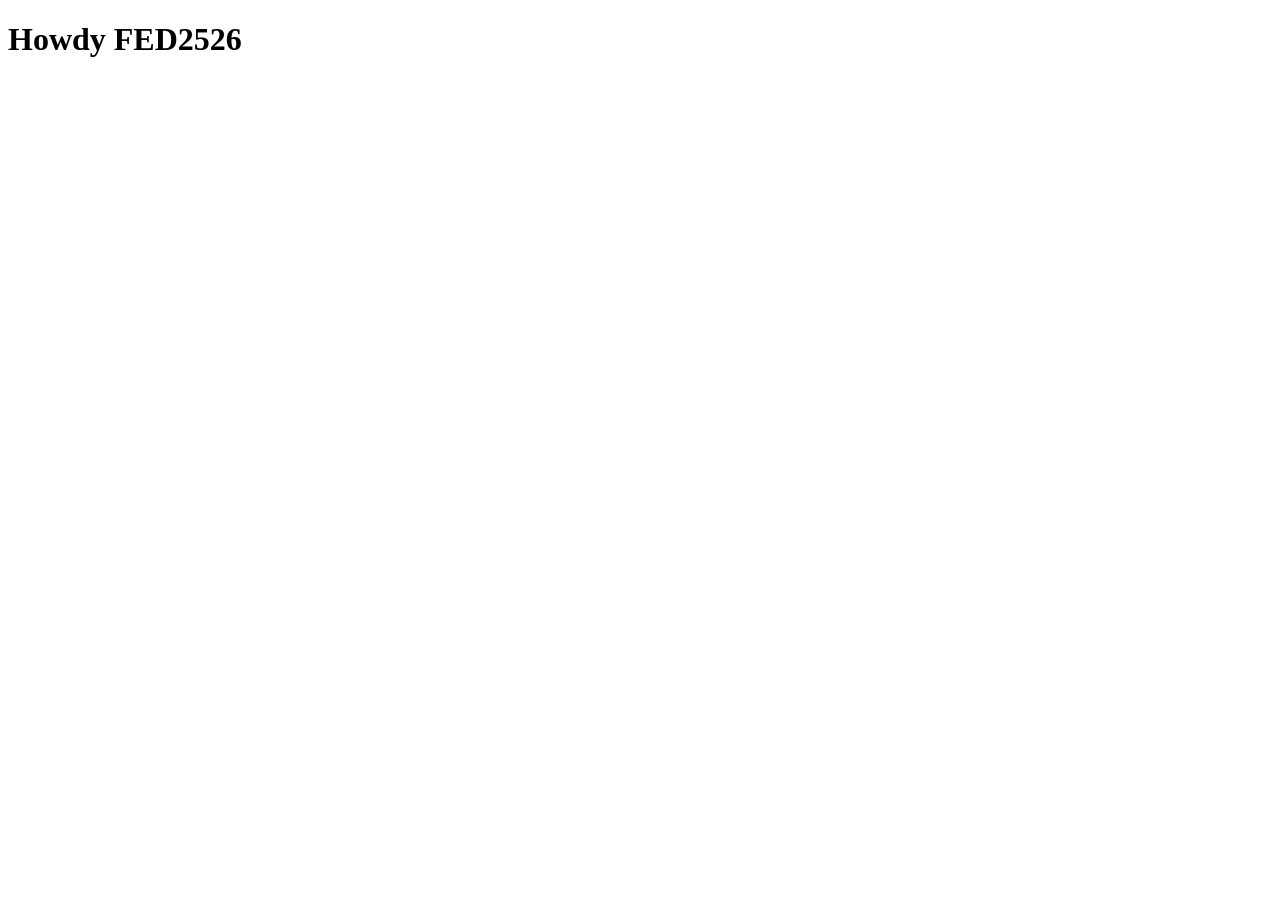
==== index.html @ df3d4d75 "Add files via upload" ====
<!DOCTYPE html>
<html lang="nl">
	
<head>
	<meta charset="UTF-8">
	<meta name="author" content="jouw naam">
	<meta name="viewport" content="width=device-width, initial-scale=1">
	
	<title>Howdy FED2526</title>
	
	<link href="styles/style.css" rel="stylesheet">
	<link rel="icon" type="image/svg+xml" href="images/favicon.svg">
</head>

<body>
	<h1>Howdy FED2526</h1>

	<script defer src="scripts/script.js"></script>
</body>
	
</html>
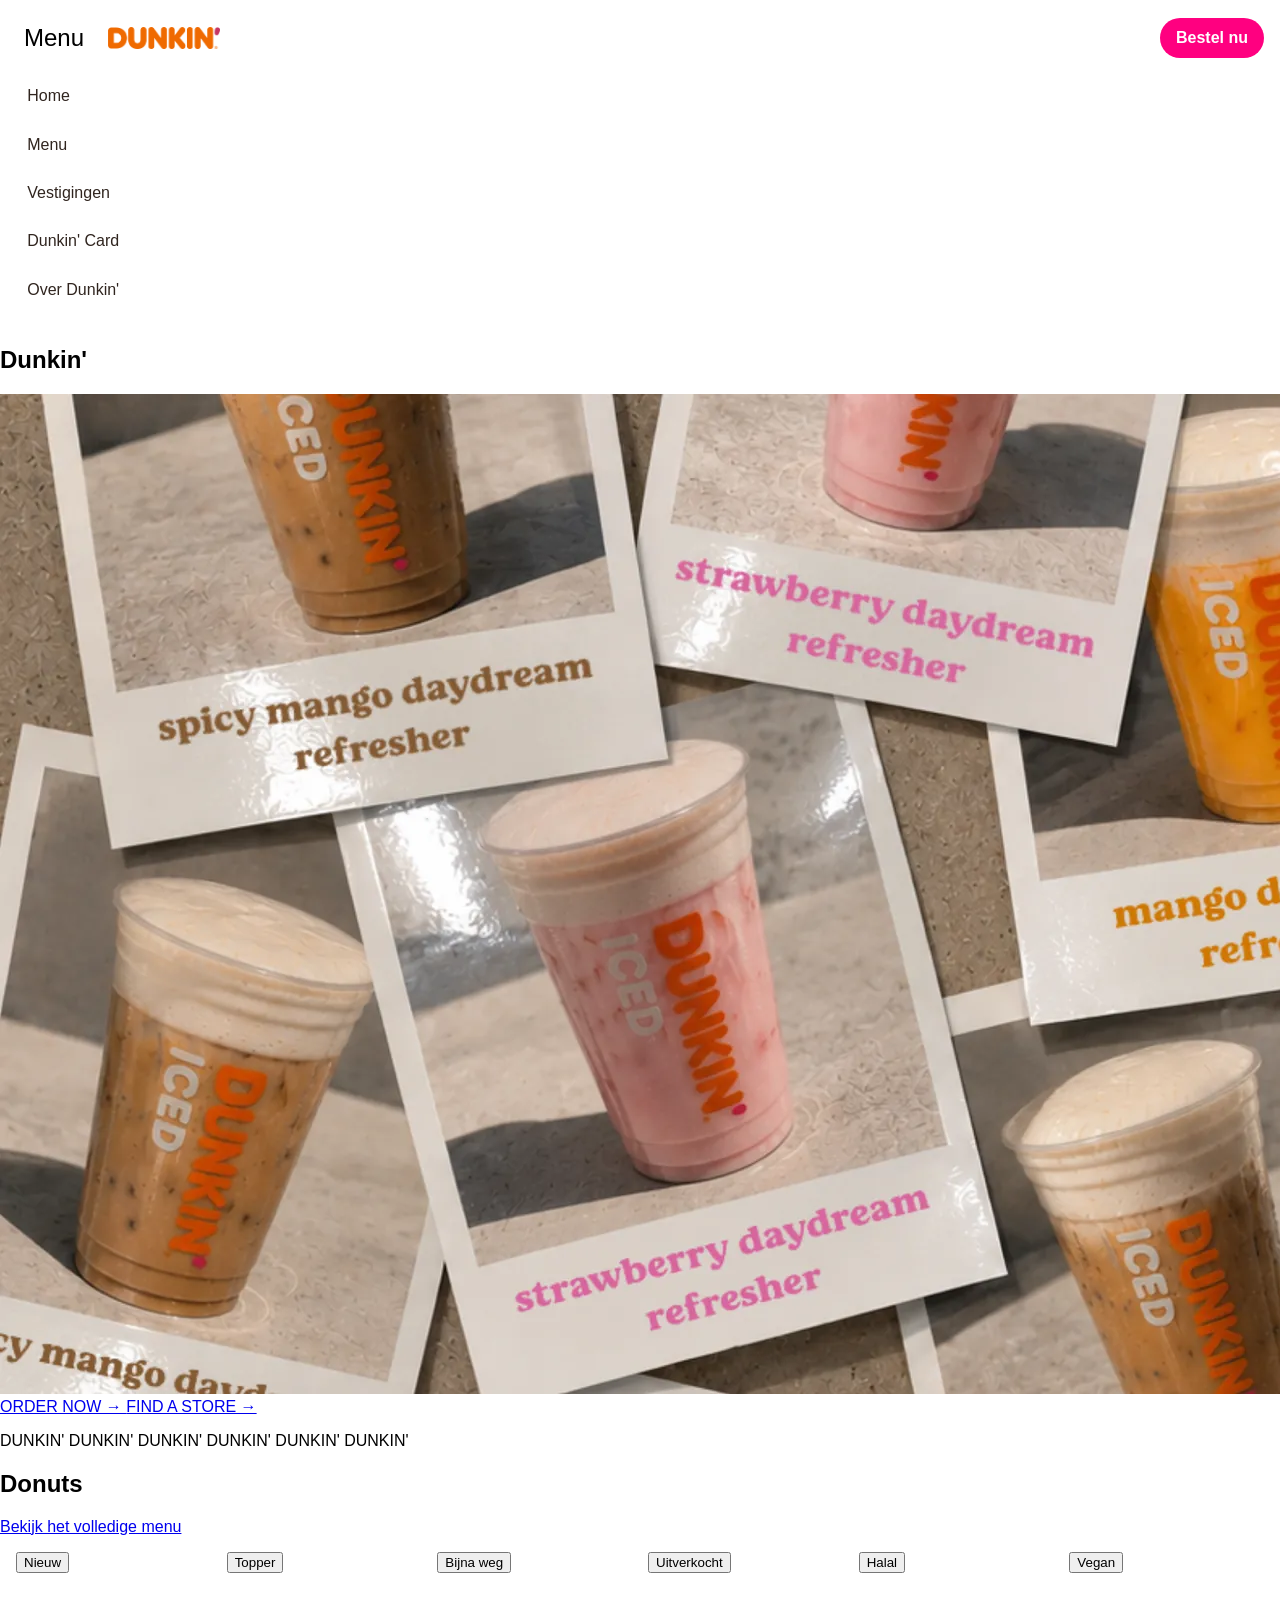
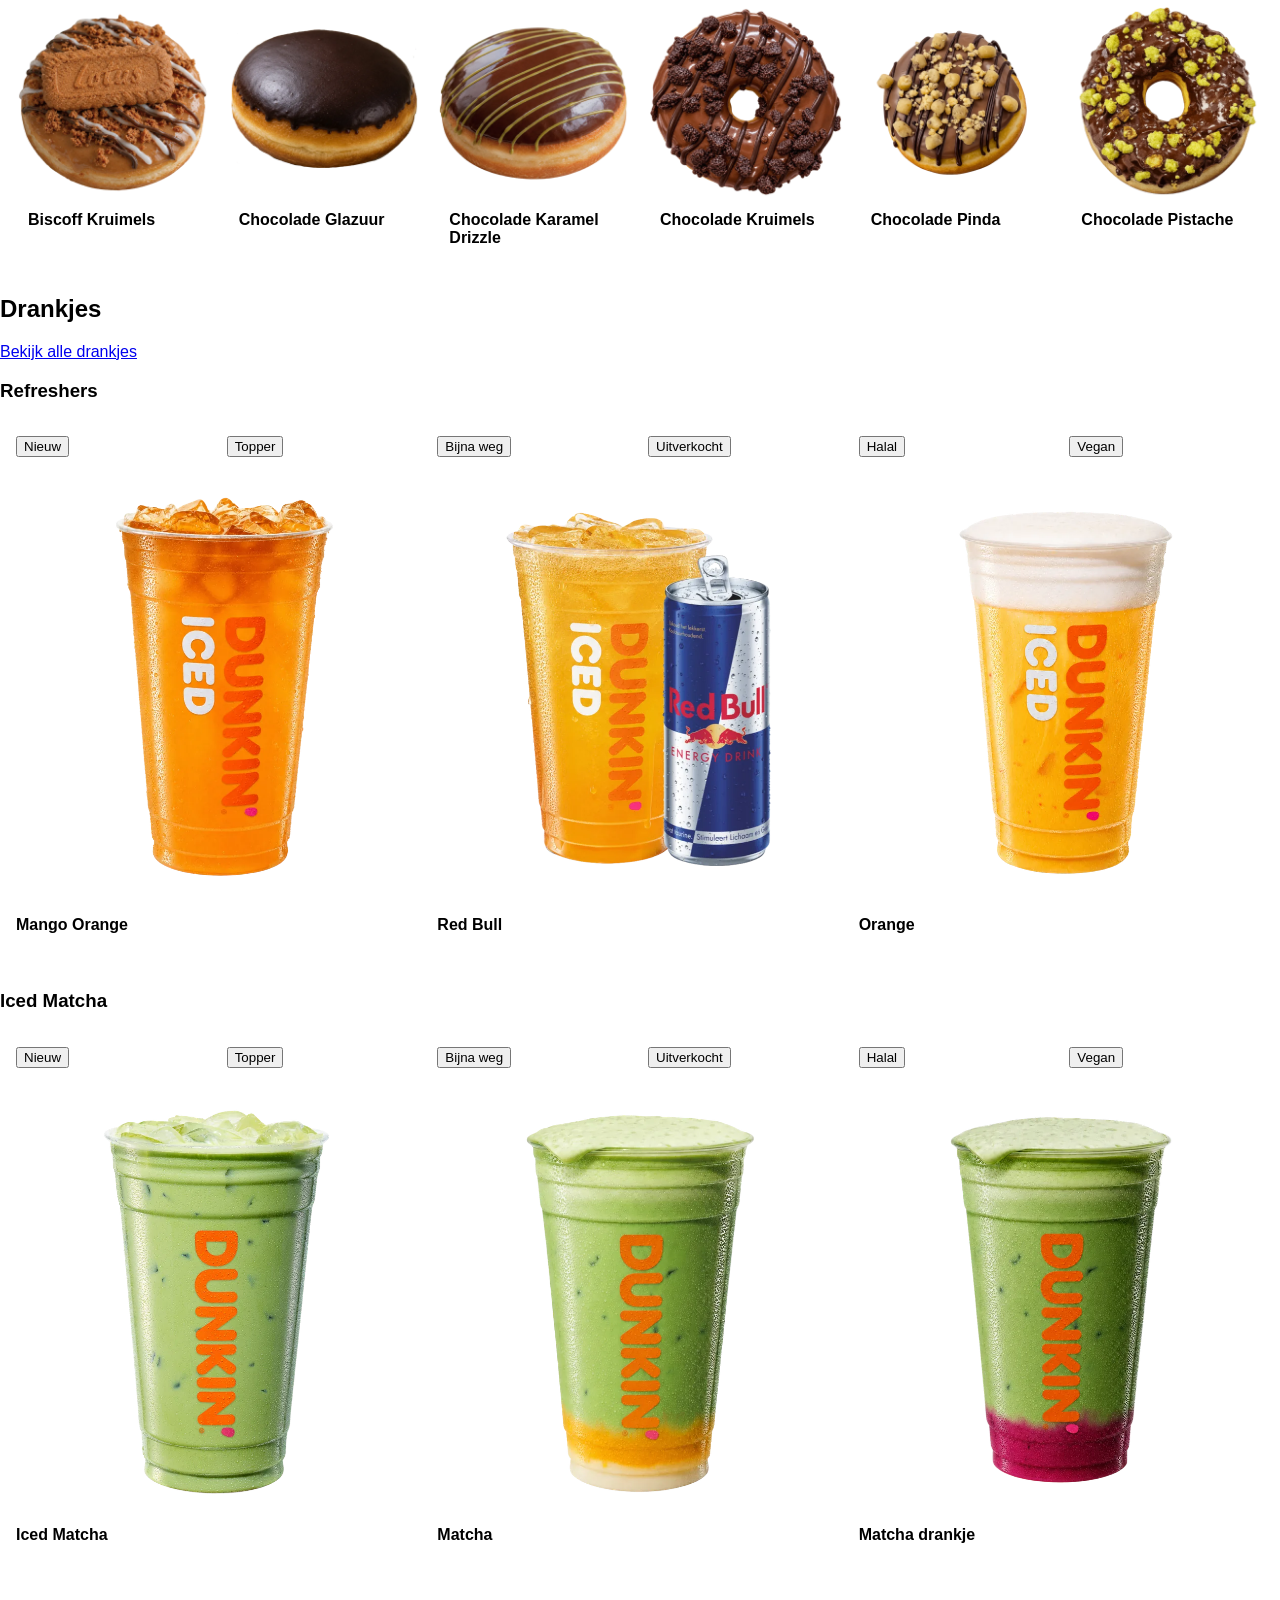
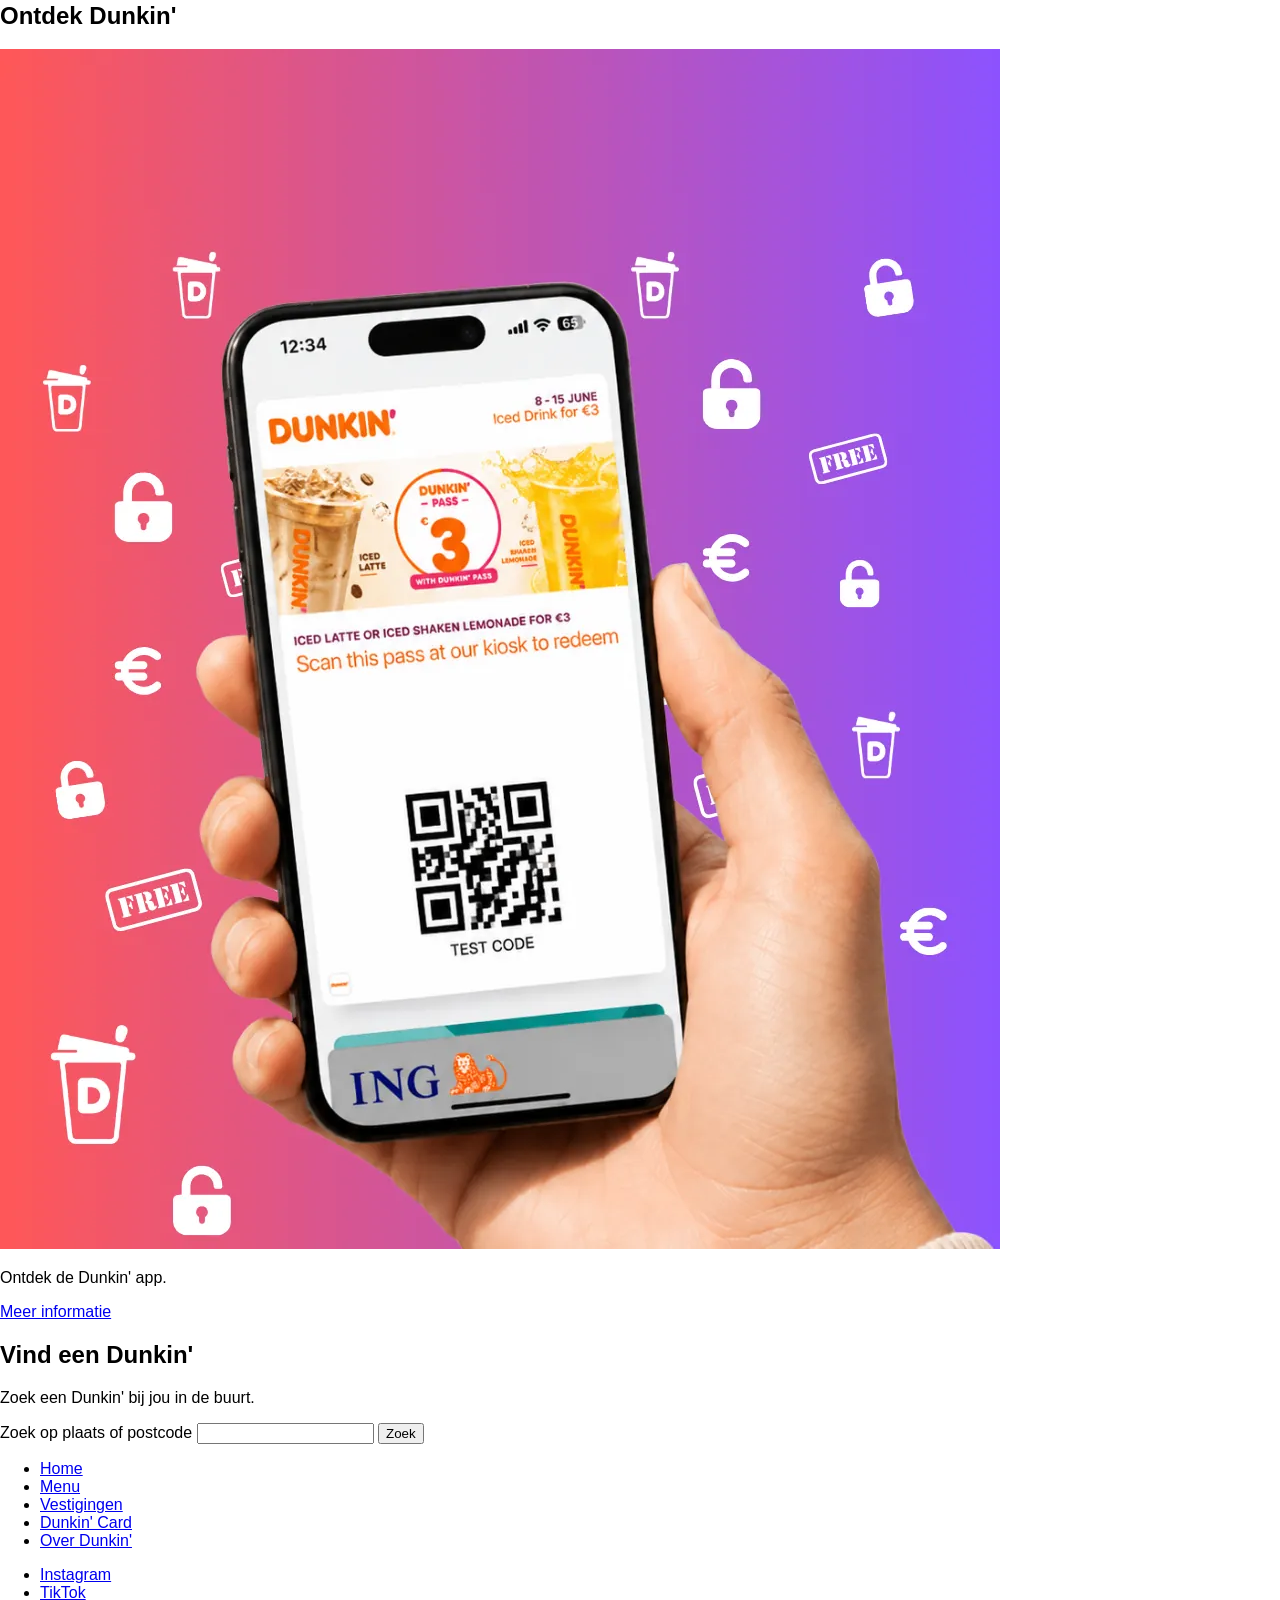
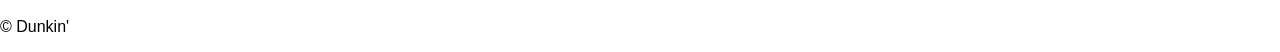
==== commit abeba7f8: "update website" ====
--- a/index.html
+++ b/index.html
@@ -1,21 +1,490 @@
 <!DOCTYPE html>
 <html lang="nl">
-	
+
 <head>
-	<meta charset="UTF-8">
-	<meta name="author" content="jouw naam">
-	<meta name="viewport" content="width=device-width, initial-scale=1">
-	
-	<title>Howdy FED2526</title>
-	
-	<link href="styles/style.css" rel="stylesheet">
-	<link rel="icon" type="image/svg+xml" href="images/favicon.svg">
+    <meta charset="UTF-8">
+    <meta name="viewport" content="width=device-width, initial-scale=1.0">
+
+    <title>Dunkin'</title>
+    <link href="styles/style.css"rel="stylesheet">
+    <link rel="icon"  type="image/svg+xml" href="images/index_images/logos/dunkin_logo_klein.png">
 </head>
 
 <body>
-	<h1>Howdy FED2526</h1>
-
-	<script defer src="scripts/script.js"></script>
+
+    <header>
+
+        <nav>
+
+            <button type="button">
+                Menu
+            </button>
+
+            <a href="index.html">
+                <img
+                    src="images/index_images/logos/dunkin_logo_oranje.png"
+                    alt="Dunkin' home">
+            </a>
+
+            <a href="#">
+                Bestel nu
+            </a>
+
+            <ul>
+                <li>
+                    <a href="index.html">Home</a>
+                </li>
+
+                <li>
+                    <a href="menu.html">Menu</a>
+                </li>
+
+                <li>
+                    <a href="#">Vestigingen</a>
+                </li>
+
+                <li>
+                    <a href="#">Dunkin' Card</a>
+                </li>
+
+                <li>
+                    <a href="#">Over Dunkin'</a>
+                </li>
+            </ul>
+
+        </nav>
+
+
+        <section>
+
+            <h1>Dunkin'</h1>
+
+            <img src="images/index_images/achtergronden_en_promotie/hero_dranken_campagne.png" alt="Dunkin' drankjes">
+
+            <a href="#">
+                ORDER NOW →
+            </a>
+
+            <a href="#">
+                FIND A STORE →
+            </a>
+
+        </section>
+
+    </header>
+
+
+    <main>
+
+        <p>
+            DUNKIN' DUNKIN' DUNKIN' DUNKIN' DUNKIN' DUNKIN'
+        </p>
+
+
+        <section>
+
+            <header>
+
+                <h2>Donuts</h2>
+
+                <a href="menu.html">
+                    Bekijk het volledige menu
+                </a>
+
+            </header>
+
+
+            <ul>
+
+                <li>
+                    <button type="button">Nieuw</button>
+                </li>
+
+                <li>
+                    <button type="button">Topper</button>
+                </li>
+
+                <li>
+                    <button type="button">Bijna weg</button>
+                </li>
+
+                <li>
+                    <button type="button">Uitverkocht</button>
+                </li>
+
+                <li>
+                    <button type="button">Halal</button>
+                </li>
+
+                <li>
+                    <button type="button">Vegan</button>
+                </li>
+
+            </ul>
+
+
+            <ul>
+
+                <li>
+                    <article>
+
+                        <img
+                            src="images/index_images/product_fotos/donut_biscoff_kruimels.webp"
+                            alt="Biscoff kruimels donut">
+
+                        <h3>Biscoff Kruimels</h3>
+
+                    </article>
+                </li>
+
+
+                <li>
+                    <article>
+
+                        <img
+                            src="images/index_images/product_fotos/donut_chocolade_glazuur.webp"
+                            alt="Chocolade glazuur donut">
+
+                        <h3>Chocolade Glazuur</h3>
+
+                    </article>
+                </li>
+
+
+                <li>
+                    <article>
+
+                        <img
+                            src="images/index_images/product_fotos/donut_chocolade_karamel_drizzle.webp"
+                            alt="Chocolade karamel drizzle donut">
+
+                        <h3>Chocolade Karamel Drizzle</h3>
+
+                    </article>
+                </li>
+
+
+                <li>
+                    <article>
+
+                        <img
+                            src="images/index_images/product_fotos/donut_chocolade_kruimels.webp"
+                            alt="Chocolade kruimels donut">
+
+                        <h3>Chocolade Kruimels</h3>
+
+                    </article>
+                </li>
+
+
+                <li>
+                    <article>
+
+                        <img
+                            src="images/index_images/product_fotos/donut_chocolade_pinda.webp"
+                            alt="Chocolade pinda donut">
+
+                        <h3>Chocolade Pinda</h3>
+
+                    </article>
+                </li>
+
+
+                <li>
+                    <article>
+
+                        <img
+                            src="images/index_images/product_fotos/donut_chocolade_pistache.webp"
+                            alt="Chocolade pistache donut">
+
+                        <h3>Chocolade Pistache</h3>
+
+                    </article>
+                </li>
+
+            </ul>
+
+        </section>
+
+
+        <section>
+
+            <header>
+
+                <h2>Drankjes</h2>
+
+                <a href="menu.html">
+                    Bekijk alle drankjes
+                </a>
+
+            </header>
+
+
+            <section>
+
+                <h3>Refreshers</h3>
+
+                <ul>
+
+                    <li>
+                        <button type="button">Nieuw</button>
+                    </li>
+
+                    <li>
+                        <button type="button">Topper</button>
+                    </li>
+
+                    <li>
+                        <button type="button">Bijna weg</button>
+                    </li>
+
+                    <li>
+                        <button type="button">Uitverkocht</button>
+                    </li>
+
+                    <li>
+                        <button type="button">Halal</button>
+                    </li>
+
+                    <li>
+                        <button type="button">Vegan</button>
+                    </li>
+
+                </ul>
+
+
+                <ul>
+
+                    <li>
+                        <article>
+
+                            <img
+                                src="images/index_images/product_fotos/iced_drank_mango_oranje.webp"
+                                alt="Mango Orange drankje">
+
+                            <h4>Mango Orange</h4>
+
+                        </article>
+                    </li>
+
+
+                    <li>
+                        <article>
+
+                            <img
+                                src="images/index_images/product_fotos/iced_drank_met_red_bull.webp"
+                                alt="Red Bull drankje">
+
+                            <h4>Red Bull</h4>
+
+                        </article>
+                    </li>
+
+
+                    <li>
+                        <article>
+
+                            <img
+                                src="images/index_images/product_fotos/iced_drank_oranje.webp"
+                                alt="Orange drankje">
+
+                            <h4>Orange</h4>
+
+                        </article>
+                    </li>
+
+                </ul>
+
+            </section>
+
+
+            <section>
+
+                <h3>Iced Matcha</h3>
+
+                <ul>
+
+                    <li>
+                        <button type="button">Nieuw</button>
+                    </li>
+
+                    <li>
+                        <button type="button">Topper</button>
+                    </li>
+
+                    <li>
+                        <button type="button">Bijna weg</button>
+                    </li>
+
+                    <li>
+                        <button type="button">Uitverkocht</button>
+                    </li>
+
+                    <li>
+                        <button type="button">Halal</button>
+                    </li>
+
+                    <li>
+                        <button type="button">Vegan</button>
+                    </li>
+
+                </ul>
+
+
+                <ul>
+
+                    <li>
+                        <article>
+
+                            <img
+                                src="images/index_images/product_fotos/iced_matcha.webp"
+                                alt="Iced Matcha">
+
+                            <h4>Iced Matcha</h4>
+
+                        </article>
+                    </li>
+
+
+                    <li>
+                        <article>
+
+                            <img
+                                src="images/index_images/product_fotos/iced_matcha_2.webp"
+                                alt="Iced Matcha">
+
+                            <h4>Matcha</h4>
+
+                        </article>
+                    </li>
+
+
+                    <li>
+                        <article>
+
+                            <img
+                                src="images/index_images/product_fotos/iced_matcha_3.webp"
+                                alt="Iced Matcha">
+
+                            <h4>Matcha drankje</h4>
+
+                        </article>
+                    </li>
+
+                </ul>
+
+            </section>
+
+        </section>
+
+
+        <section>
+
+            <h2>Ontdek Dunkin'</h2>
+
+            <img
+                src="images/index_images/achtergronden_en_promotie/dunkin_app_promotie.png"
+                alt="Dunkin' app">
+
+            <p>
+                Ontdek de Dunkin' app.
+            </p>
+
+            <a href="#">
+                Meer informatie
+            </a>
+
+        </section>
+
+
+        <section>
+
+            <h2>Vind een Dunkin'</h2>
+
+            <p>
+                Zoek een Dunkin' bij jou in de buurt.
+            </p>
+
+            <form>
+
+                <label for="locatie">
+                    Zoek op plaats of postcode
+                </label>
+
+                <input
+                    type="search"
+                    id="locatie"
+                    name="locatie">
+
+                <button type="submit">
+                    Zoek
+                </button>
+
+            </form>
+
+        </section>
+
+    </main>
+
+
+    <footer>
+
+        <nav>
+
+            <ul>
+
+                <li>
+                    <a href="index.html">Home</a>
+                </li>
+
+                <li>
+                    <a href="menu.html">Menu</a>
+                </li>
+
+                <li>
+                    <a href="#">Vestigingen</a>
+                </li>
+
+                <li>
+                    <a href="#">Dunkin' Card</a>
+                </li>
+
+                <li>
+                    <a href="#">Over Dunkin'</a>
+                </li>
+
+            </ul>
+
+        </nav>
+
+
+        <nav>
+
+            <ul>
+
+                <li>
+                    <a href="#">
+                        Instagram
+                    </a>
+                </li>
+
+                <li>
+                    <a href="#">
+                        TikTok
+                    </a>
+                </li>
+
+            </ul>
+
+        </nav>
+
+
+        <p>
+            &copy; Dunkin'
+        </p>
+
+    </footer>
+
 </body>
-	
-</html>
+
+</html>
--- a/styles/style.css
+++ b/styles/style.css
@@ -0,0 +1,141 @@
+/*********************/
+/* CSS REMEDY */
+/*********************/
+
+*, *::after, *::before {
+    box-sizing: border-box;
+}
+
+body {
+    margin: 0;
+    width: 100%;
+    font-family: Arial, sans-serif;
+}
+
+header,
+main {
+    width: 100%;
+}
+
+
+/*****************************/
+/* CUSTOM PROPERTIES */
+/*****************************/
+
+:root {
+    --color-text: #111;
+    --color-background: #eee;
+}
+
+
+/*************************/
+/* ALGEMENE STYLING */
+/*************************/
+
+/* Header */
+
+header nav {
+    display: grid;
+    grid-template-columns: auto minmax(0, 1fr) auto;
+    align-items: center;
+    gap: 1rem;
+    padding: 1rem;
+}
+
+header nav img {
+    display: block;
+    width: 7rem;
+    height: auto;
+}
+
+header nav button {
+    font-size: 1.5rem;
+    border: 0;
+    background: white;
+    padding: .5rem;
+    cursor: pointer;
+}
+
+header nav > a:last-of-type {
+    background: #ff0080;
+    color: white;
+    padding: .7rem 1rem;
+    border-radius: 2rem;
+    text-decoration: none;
+    font-weight: bold;
+}
+
+header nav ul {
+    grid-column: 1 / -1;
+    display: grid;
+    gap: .5rem;
+    list-style: none;
+    padding: 0;
+    margin: 0;
+}
+
+header nav li a {
+    display: block;
+    padding: .7rem;
+    color: #30251f;
+    text-decoration: none;
+}
+
+
+/*************************/
+/* MAIN */
+/*************************/
+
+section > ul {
+    display: grid;
+    grid-template-columns: repeat(auto-fit, minmax(7rem, 1fr));
+    gap: 1rem;
+
+    padding: 1rem;
+    margin: 0;
+
+    list-style: none;
+}
+
+section > ul li {
+    min-width: 0;
+}
+
+
+/*************************/
+/* PRODUCT KAARTEN */
+/*************************/
+
+article {
+    overflow: hidden;
+    border-radius: 2rem;
+    background: white;
+}
+
+article img {
+    display: block;
+    width: 100%;
+    aspect-ratio: 1 / 1;
+    object-fit: contain;
+}
+
+article h3 {
+    margin: 0;
+    padding: .75rem;
+    font-size: 1rem;
+}
+
+
+/*************************/
+/* FOOTER */
+/*************************/
+
+
+/*************************/
+/* INDEX PAGINA */
+/*************************/
+
+
+/*************************/
+/* MENU PAGINA */
+/*************************/
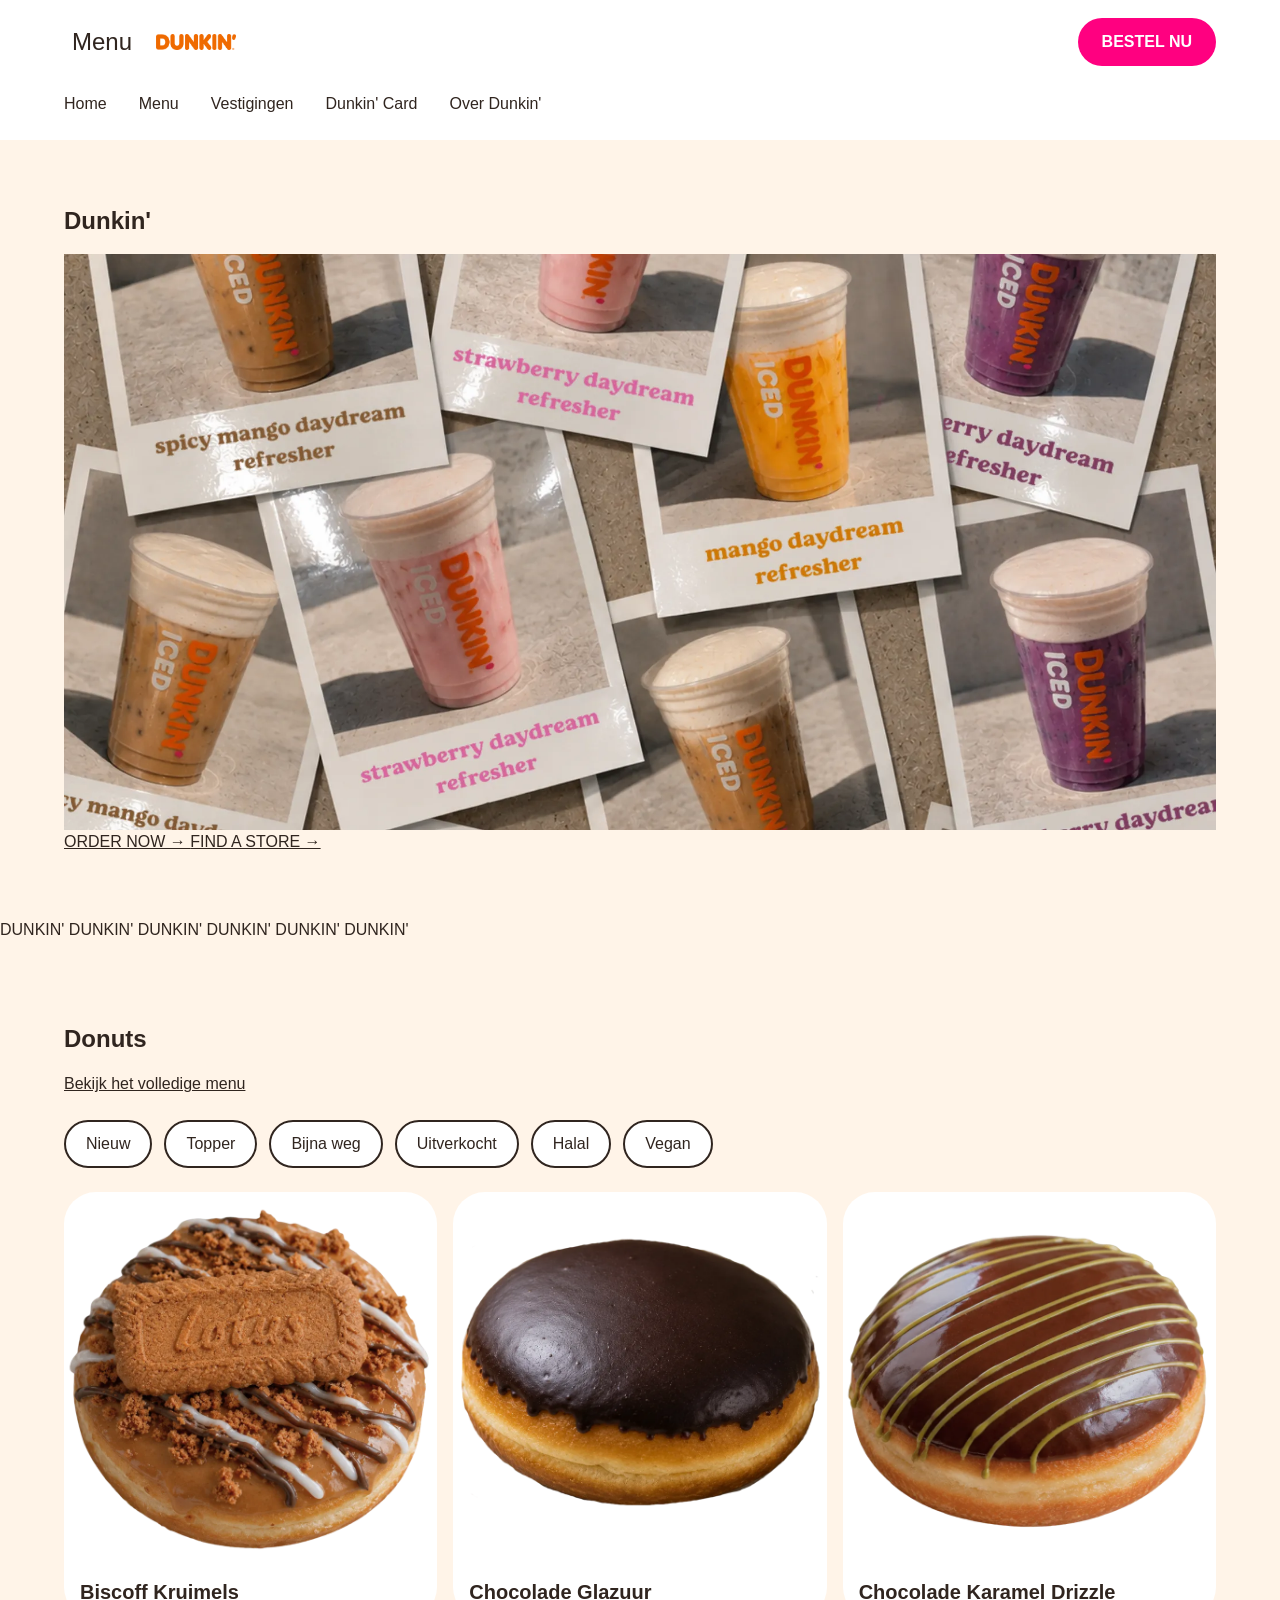
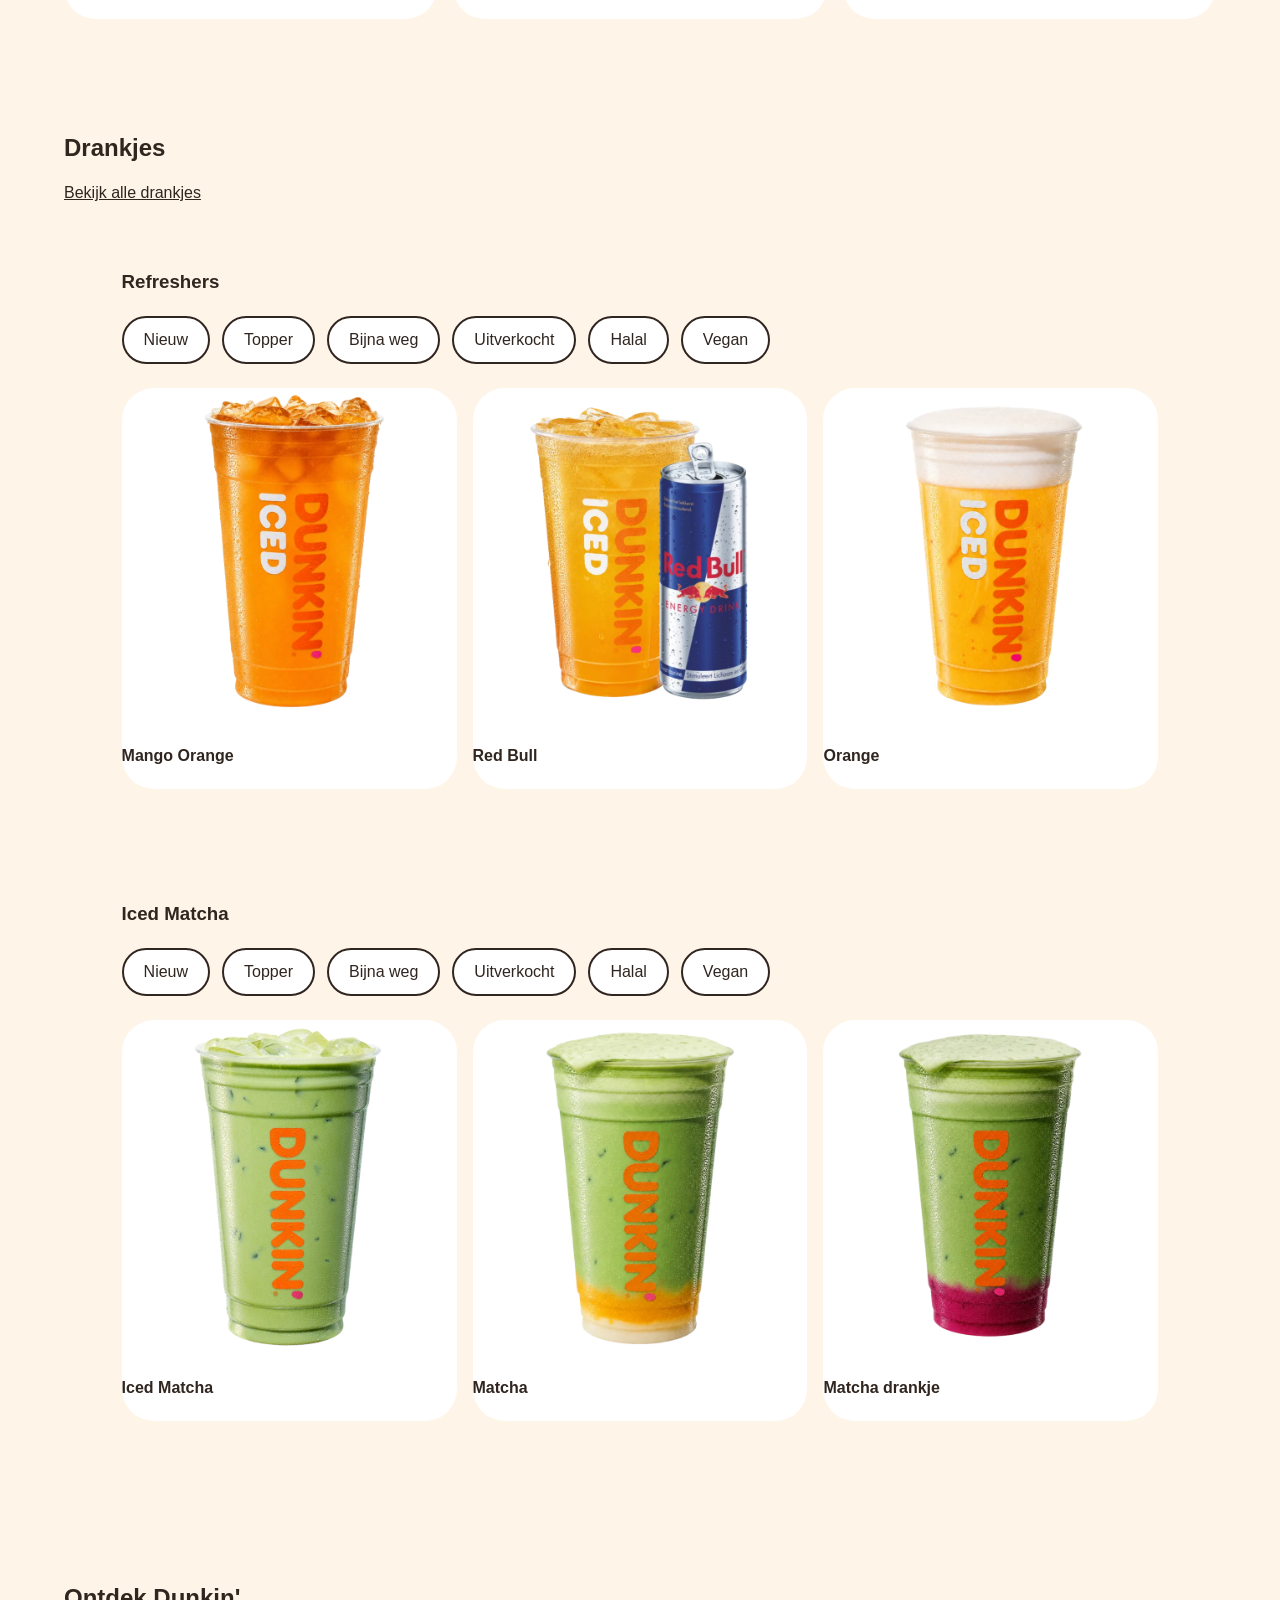
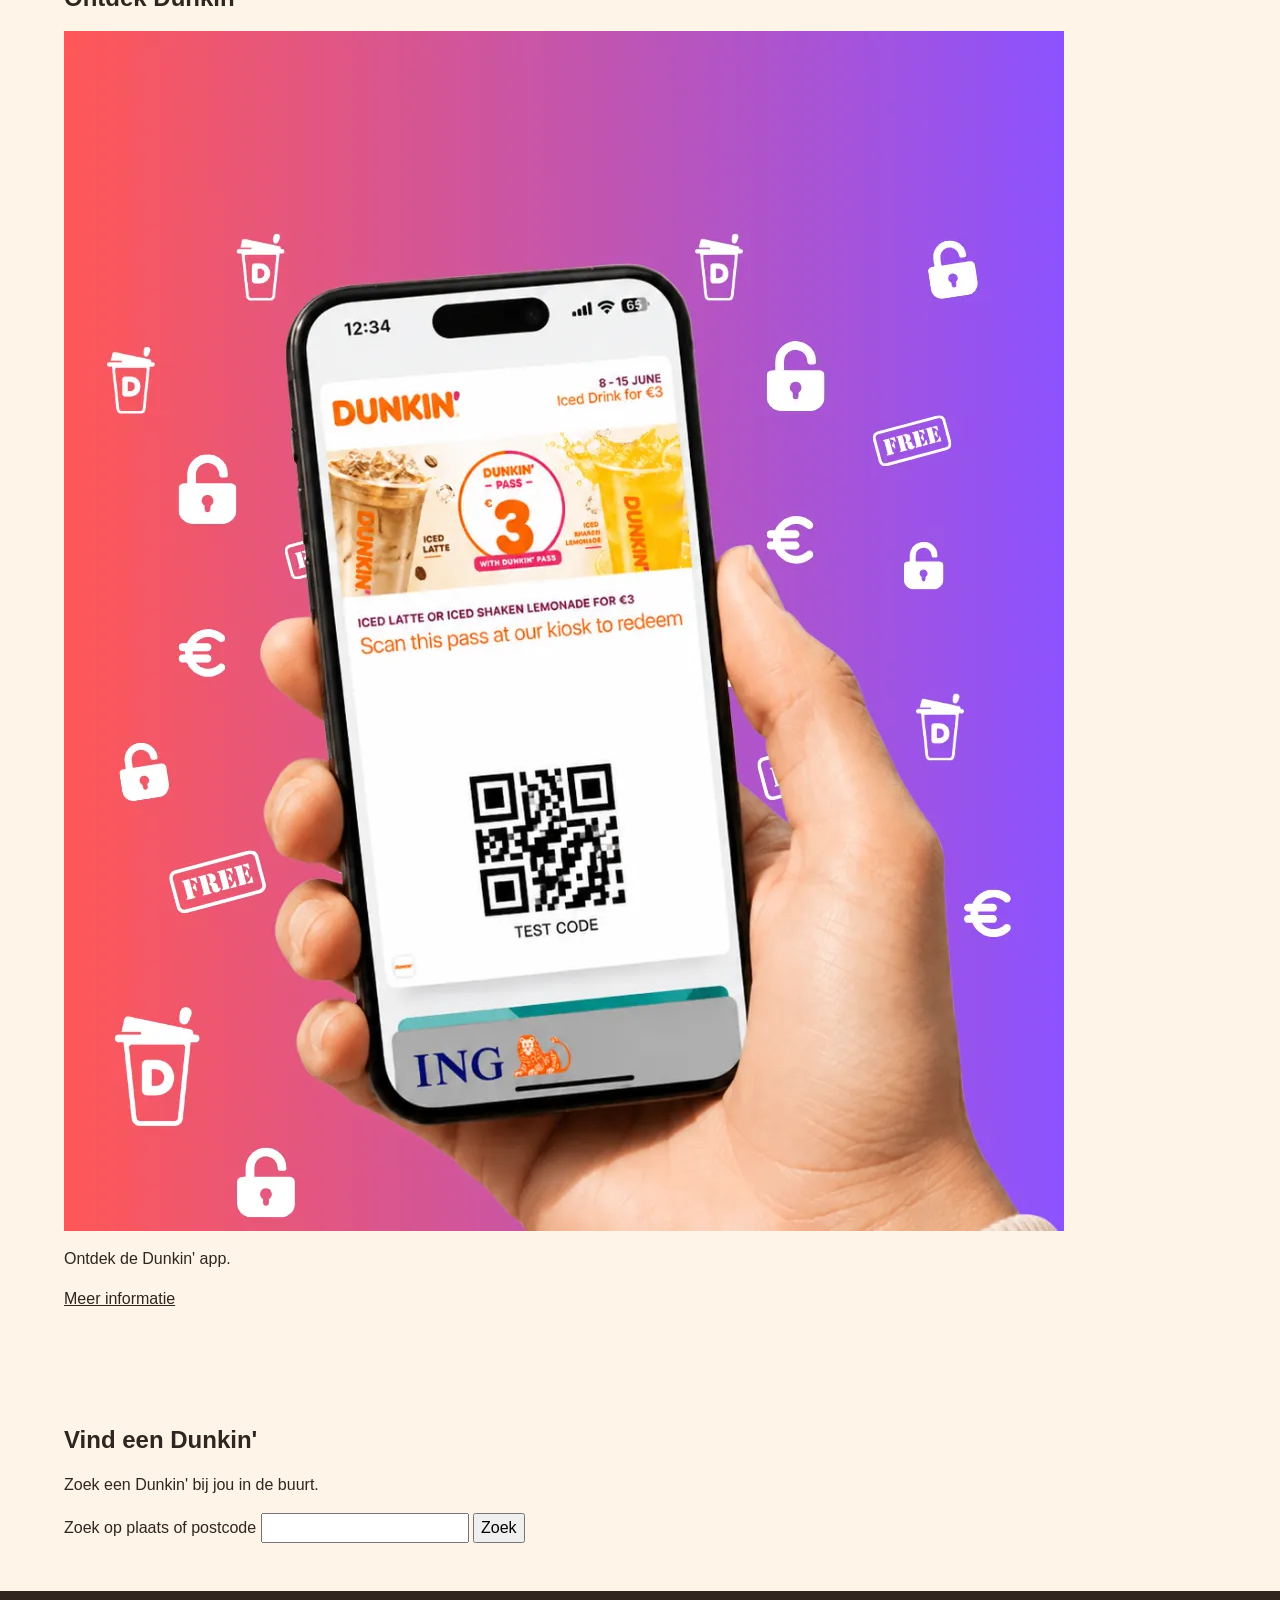
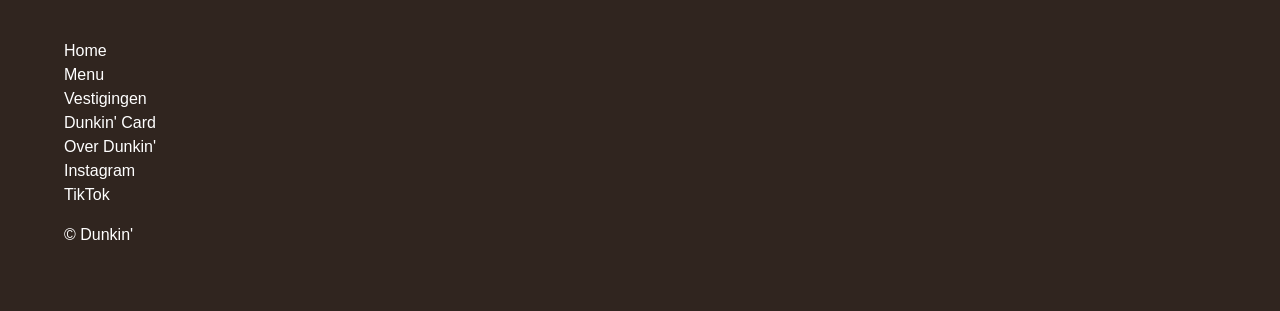
==== commit 4bcba692: "update website" ====
--- a/index.html
+++ b/index.html
@@ -6,8 +6,9 @@
     <meta name="viewport" content="width=device-width, initial-scale=1.0">
 
     <title>Dunkin'</title>
-    <link href="styles/style.css"rel="stylesheet">
-    <link rel="icon"  type="image/svg+xml" href="images/index_images/logos/dunkin_logo_klein.png">
+
+    <link href="styles/style.css" rel="stylesheet">
+    <link rel="icon" type="image/svg+xml" href="images/index_images/logos/dunkin_logo_klein.png">
 </head>
 
 <body>
@@ -22,12 +23,12 @@
 
             <a href="index.html">
                 <img
-                    src="images/index_images/logos/dunkin_logo_oranje.png"
-                    alt="Dunkin' home">
+                    src="images/index_images/logos/dunkin_logo_oranje_volledig.png"
+                    alt="Dunkin'">
             </a>
 
             <a href="#">
-                Bestel nu
+                BESTEL NU
             </a>
 
             <ul>
@@ -59,7 +60,9 @@
 
             <h1>Dunkin'</h1>
 
-            <img src="images/index_images/achtergronden_en_promotie/hero_dranken_campagne.png" alt="Dunkin' drankjes">
+            <img
+                src="images/index_images/achtergronden_en_promotie/hero_dranken_campagne.png"
+                alt="Dunkin' drankjes">
 
             <a href="#">
                 ORDER NOW →
@@ -94,7 +97,7 @@
             </header>
 
 
-            <ul>
+            <ul class="filters">
 
                 <li>
                     <button type="button">Nieuw</button>
@@ -123,7 +126,7 @@
             </ul>
 
 
-            <ul>
+            <ul class="carousel">
 
                 <li>
                     <article>
@@ -224,7 +227,8 @@
 
                 <h3>Refreshers</h3>
 
-                <ul>
+
+                <ul class="filters">
 
                     <li>
                         <button type="button">Nieuw</button>
@@ -253,7 +257,7 @@
                 </ul>
 
 
-                <ul>
+                <ul class="carousel">
 
                     <li>
                         <article>
@@ -302,7 +306,8 @@
 
                 <h3>Iced Matcha</h3>
 
-                <ul>
+
+                <ul class="filters">
 
                     <li>
                         <button type="button">Nieuw</button>
@@ -331,7 +336,7 @@
                 </ul>
 
 
-                <ul>
+                <ul class="carousel">
 
                     <li>
                         <article>
@@ -463,15 +468,11 @@
             <ul>
 
                 <li>
-                    <a href="#">
-                        Instagram
-                    </a>
-                </li>
-
-                <li>
-                    <a href="#">
-                        TikTok
-                    </a>
+                    <a href="#">Instagram</a>
+                </li>
+
+                <li>
+                    <a href="#">TikTok</a>
                 </li>
 
             </ul>
--- a/styles/style.css
+++ b/styles/style.css
@@ -1,141 +1,307 @@
-/*********************/
+/********************************/
 /* CSS REMEDY */
-/*********************/
+/********************************/
 
 *, *::after, *::before {
     box-sizing: border-box;
 }
 
+html {
+    line-height: 1.5;
+}
+
 body {
     margin: 0;
+}
+
+img {
+    display: block;
+    max-width: 100%;
+}
+
+button,
+input {
+    font: inherit;
+}
+
+
+/********************************/
+/* CUSTOM PROPERTIES */
+/********************************/
+
+:root {
+    --color-pink: #ff0080;
+    --color-orange: #f58220;
+    --color-brown: #30251f;
+    --color-cream: #fff4e8;
+    --color-white: #ffffff;
+}
+
+
+/********************************/
+/* ALGEMENE STYLING */
+/********************************/
+
+body {
+    font-family: Arial, sans-serif;
+    color: var(--color-brown);
+    background-color: var(--color-cream);
+}
+
+header,
+main,
+footer {
     width: 100%;
-    font-family: Arial, sans-serif;
-}
-
-header,
+    min-width: 0;
+}
+
 main {
-    width: 100%;
-}
-
-
-/*****************************/
-/* CUSTOM PROPERTIES */
-/*****************************/
-
-:root {
-    --color-text: #111;
-    --color-background: #eee;
-}
-
-
-/*************************/
-/* ALGEMENE STYLING */
-/*************************/
-
-/* Header */
+    background-color: var(--color-cream);
+}
+
+section {
+    min-width: 0;
+    padding: 3rem 5%;
+}
+
+h1,
+h2,
+h3 {
+    line-height: 1.1;
+}
+
+a {
+    color: var(--color-brown);
+}
+
+button {
+    cursor: pointer;
+}
+
+
+/********************************/
+/* NAVIGATIE */
+/********************************/
 
 header nav {
     display: grid;
     grid-template-columns: auto minmax(0, 1fr) auto;
     align-items: center;
     gap: 1rem;
-    padding: 1rem;
+
+    padding: 1rem 5%;
+
+    background-color: var(--color-white);
+    min-width: 0;
 }
 
 header nav img {
-    display: block;
-    width: 7rem;
+    width: 5rem;
     height: auto;
 }
 
 header nav button {
+    padding: .5rem;
+
+    border: 0;
+    background-color: transparent;
+
+    color: var(--color-brown);
     font-size: 1.5rem;
-    border: 0;
-    background: white;
-    padding: .5rem;
-    cursor: pointer;
-}
-
-header nav > a:last-of-type {
-    background: #ff0080;
-    color: white;
-    padding: .7rem 1rem;
-    border-radius: 2rem;
-    text-decoration: none;
-    font-weight: bold;
 }
 
 header nav ul {
     grid-column: 1 / -1;
-    display: grid;
-    gap: .5rem;
-    list-style: none;
-    padding: 0;
-    margin: 0;
+
+    display: flex;
+    gap: 2rem;
+
+    padding: 0;
+    margin: 0;
+
+    list-style: none;
+    min-width: 0;
 }
 
 header nav li a {
     display: block;
-    padding: .7rem;
-    color: #30251f;
+
+    padding: .5rem 0;
+
+    color: var(--color-brown);
     text-decoration: none;
 }
 
-
-/*************************/
-/* MAIN */
-/*************************/
-
-section > ul {
+header nav > a:last-of-type {
+    padding: .75rem 1.5rem;
+
+    border-radius: 2rem;
+
+    background-color: var(--color-pink);
+    color: var(--color-white);
+
+    font-weight: bold;
+    text-decoration: none;
+}
+
+
+/********************************/
+/* PRODUCTEN */
+/********************************/
+
+.products {
     display: grid;
-    grid-template-columns: repeat(auto-fit, minmax(7rem, 1fr));
-    gap: 1rem;
-
-    padding: 1rem;
-    margin: 0;
-
-    list-style: none;
-}
-
-section > ul li {
-    min-width: 0;
-}
-
-
-/*************************/
+    grid-template-columns: repeat(3, minmax(0, 1fr));
+    gap: 1.5rem;
+
+    padding: 0;
+    margin: 0;
+
+    list-style: none;
+}
+
+.products li {
+    min-width: 0;
+}
+
+
+/********************************/
 /* PRODUCT KAARTEN */
-/*************************/
+/********************************/
 
 article {
+    min-width: 0;
+
     overflow: hidden;
+
     border-radius: 2rem;
-    background: white;
+    background-color: var(--color-white);
 }
 
 article img {
     display: block;
+
     width: 100%;
+    max-width: 100%;
+
     aspect-ratio: 1 / 1;
     object-fit: contain;
 }
 
 article h3 {
     margin: 0;
-    padding: .75rem;
-    font-size: 1rem;
-}
-
-
-/*************************/
+    padding: 1rem;
+
+    font-size: 1.25rem;
+}
+
+
+/********************************/
+/* FILTERS */
+/********************************/
+
+.filters {
+    display: flex;
+    flex-wrap: wrap;
+    gap: .75rem;
+
+    padding: 0;
+    margin: 1.5rem 0;
+
+    list-style: none;
+}
+
+.filters button {
+    padding: .6rem 1.25rem;
+
+    border: 2px solid var(--color-brown);
+    border-radius: 2rem;
+
+    background-color: var(--color-white);
+    color: var(--color-brown);
+}
+
+
+
+/********************************/
 /* FOOTER */
-/*************************/
-
-
-/*************************/
+/********************************/
+
+footer {
+    padding: 3rem 5%;
+
+    background-color: var(--color-brown);
+    color: var(--color-white);
+}
+
+footer a {
+    color: var(--color-white);
+    text-decoration: none;
+}
+
+footer ul {
+    padding: 0;
+    margin: 0;
+
+    list-style: none;
+}
+
+
+/********************************/
 /* INDEX PAGINA */
-/*************************/
-
-
-/*************************/
+/********************************/
+
+
+
+/* CAROUSEL */
+.carousel {
+    display: grid;
+    grid-auto-flow: column;
+    grid-auto-columns: calc((100% - 2rem) / 3);
+    gap: 1rem;
+
+    padding: 0;
+    margin: 0;
+
+    overflow-x: auto;
+
+    list-style: none;
+}
+
+.carousel li {
+    min-width: 0;
+}
+
+
+
+/********************************/
 /* MENU PAGINA */
-/*************************/+/********************************/
+
+
+
+
+/********************************/
+/* RESPONSIVE */
+/********************************/
+
+@media (max-width: 700px) {
+
+    header nav {
+        padding: 1rem;
+    }
+
+    header nav ul {
+        gap: 1rem;
+        overflow-x: auto;
+    }
+
+    section {
+        padding: 2rem 5%;
+    }
+
+    .carousel {
+        grid-auto-columns: calc((100% - 1rem) / 2);
+    }
+
+}
